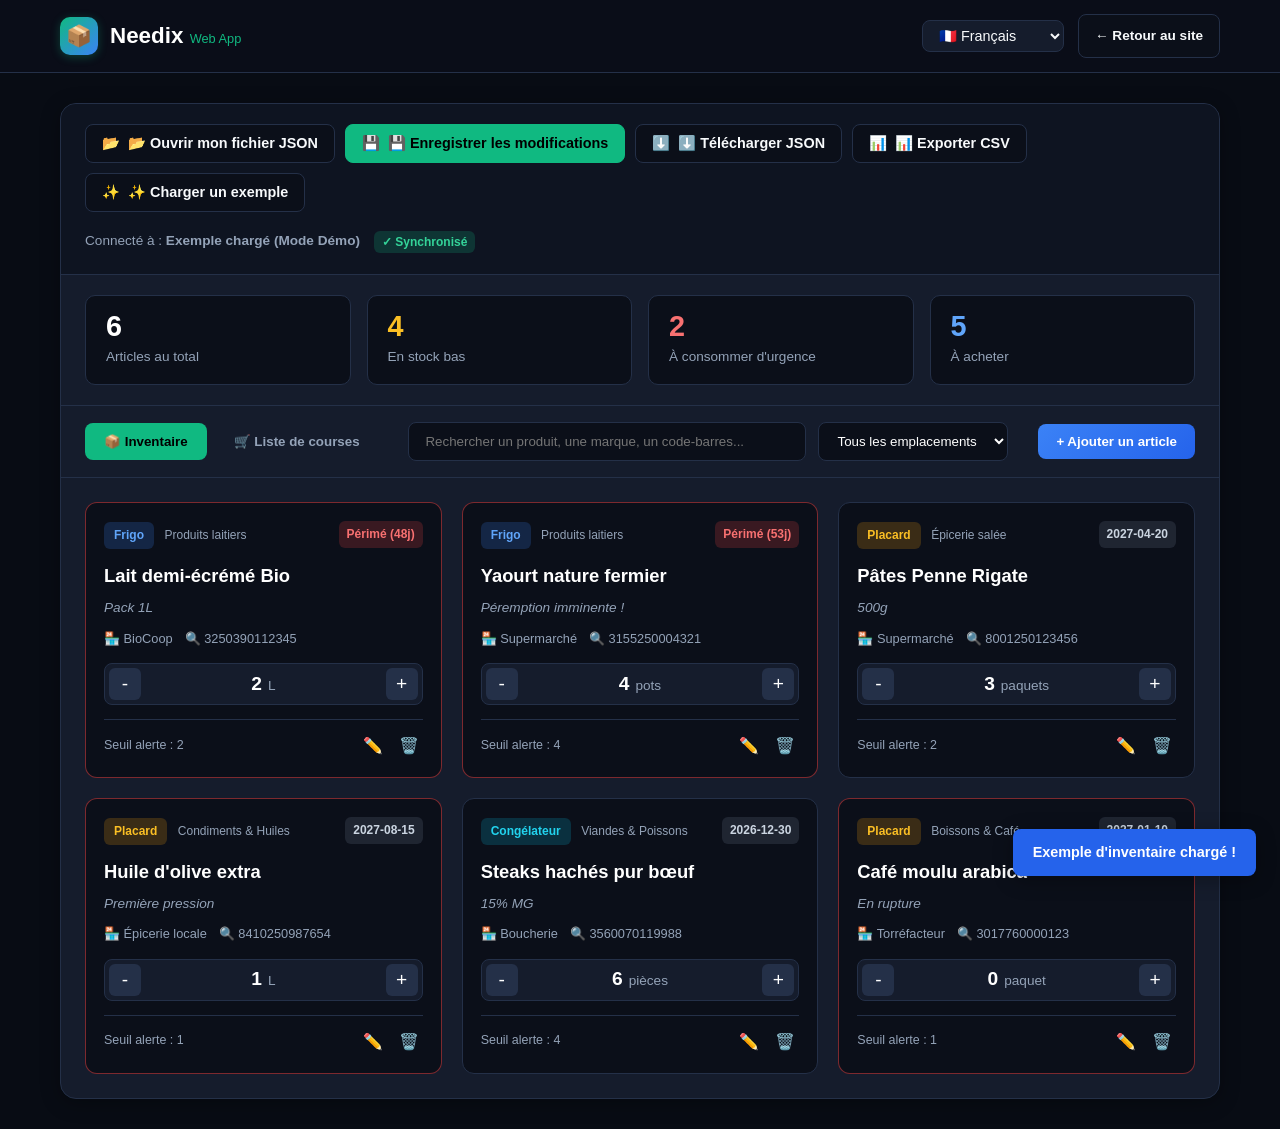
==== web/app/index.html @ 514ffb51 "build: upgrade to Java 21 and refactor web routing - Upgrade CI/CD workflows to Java 21 (Temurin). -" ====
<!DOCTYPE html>
<html lang="fr">
<head>
  <meta charset="UTF-8">
  <meta name="viewport" content="width=device-width, initial-scale=1.0">
  <title>Needix Web App — Gestionnaire d'inventaire local (Wasm/HTML5)</title>
  <meta name="description" content="Version Web de Needix : manipulez votre fichier d'inventaire JSON localement via l'API standard File System Access.">
  <link rel="stylesheet" href="../css/style.css">
  <link rel="icon" href="data:image/svg+xml,<svg xmlns=%22http://www.w3.org/2000/svg%22 viewBox=%220%22%20width=%2232%22%20height=%2232%22><rect width=%2232%22 height=%2232%22 rx=%228%22 fill=%22%2310b981%22/><text x=%2216%22 y=%2222%22 font-size=%2218%22 text-anchor=%22middle%22 fill=%22white%22>📦</text></svg>">
</head>
<body style="background: #080c14;">

  <input type="file" id="fallback-file-input" accept=".json,application/json" style="display: none;">

  <!-- Header -->
  <header class="site-header">
    <div class="container nav-bar">
      <a href="../" class="brand-logo">
        <div class="brand-icon">📦</div>
        <span>Needix <small style="font-size: 0.8rem; font-weight: 500; color: #10b981;">Web App</small></span>
      </a>

      <div style="display: flex; align-items: center; gap: 14px;">
        <select id="lang-select" class="lang-selector" onchange="setLanguage(this.value)">
          <option value="fr">🇫🇷 Français</option>
          <option value="en">🇬🇧 English</option>
          <option value="nl">🇳🇱 Nederlands</option>
        </select>
        <a href="../" class="btn-action" style="font-size: 0.85rem;">← Retour au site</a>
      </div>
    </div>
  </header>

  <!-- Full App Box -->
  <main class="container" style="padding: 30px 20px;">
    <div class="app-container-box">
      <!-- Toolbar -->
      <div class="app-toolbar">
        <div class="toolbar-actions">
          <button id="btn-open-file" class="btn-action" title="Ouvrir un fichier .json depuis votre ordinateur">
            <span>📂</span> <span data-i18n="btn_open_file">Ouvrir mon fichier JSON</span>
          </button>
          <button id="btn-save-file" class="btn-action btn-save-main" title="Enregistrer directement dans le fichier ouvert">
            <span>💾</span> <span data-i18n="btn_save_file">Enregistrer les modifications</span>
          </button>
          <button id="btn-download-json" class="btn-action" title="Télécharger une copie JSON">
            <span>⬇️</span> <span data-i18n="btn_download_json">Télécharger JSON</span>
          </button>
          <button id="btn-export-csv" class="btn-action" title="Exporter en tableur CSV">
            <span>📊</span> <span data-i18n="btn_export_csv">Exporter CSV</span>
          </button>
          <button id="btn-load-sample" class="btn-action" title="Charger un jeu de données d'exemple">
            <span>✨</span> <span data-i18n="btn_load_sample">Charger un exemple</span>
          </button>
        </div>

        <div style="display: flex; align-items: center; gap: 14px;">
          <div id="file-status-badge" style="font-size: 0.85rem; color: #94a3b8;">
            <span class="status-dot"></span> <span data-i18n="file_not_connected">Aucun fichier ouvert</span>
          </div>
          <div id="save-indicator"></div>
        </div>
      </div>

      <!-- Stats Chips -->
      <div class="app-stats-row">
        <div class="stat-box">
          <div id="stat-total" class="stat-val">0</div>
          <div class="stat-lbl" data-i18n="stat_total_items">Articles au total</div>
        </div>
        <div class="stat-box">
          <div id="stat-low" class="stat-val" style="color: #fbbf24;">0</div>
          <div class="stat-lbl" data-i18n="stat_low_stock">En stock bas</div>
        </div>
        <div class="stat-box">
          <div id="stat-exp" class="stat-val" style="color: #f87171;">0</div>
          <div class="stat-lbl" data-i18n="stat_expiring">À consommer d'urgence</div>
        </div>
        <div class="stat-box">
          <div id="stat-shop" class="stat-val" style="color: #60a5fa;">0</div>
          <div class="stat-lbl" data-i18n="stat_shopping">À acheter</div>
        </div>
      </div>

      <!-- Controls -->
      <div class="app-controls-row">
        <div class="app-tabs-group">
          <button id="tab-btn-inv" class="app-tab-btn active" data-i18n="tab_inventory">📦 Inventaire</button>
          <button id="tab-btn-shop" class="app-tab-btn" data-i18n="tab_shopping">🛒 Liste de courses</button>
        </div>

        <div class="filter-search-group">
          <input type="text" id="search-input" class="input-search" placeholder="Rechercher un produit..." data-i18n-placeholder="search_placeholder">
          <select id="location-filter" class="select-filter">
            <option value="all" data-i18n="filter_all_locations">Tous les emplacements</option>
            <option value="Frigo" data-i18n="filter_fridge">Frigo</option>
            <option value="Placard" data-i18n="filter_cupboard">Placard</option>
            <option value="Congélateur" data-i18n="filter_freezer">Congélateur</option>
            <option value="Cave" data-i18n="filter_cellar">Cave</option>
            <option value="Salle de bain" data-i18n="filter_bathroom">Salle de bain</option>
          </select>
        </div>

        <button id="btn-add-item" class="btn-add-primary" data-i18n="btn_add_item">+ Ajouter un article</button>
      </div>

      <!-- Content -->
      <div class="app-content-body">
        <div id="view-inventory">
          <div id="inventory-items-container"></div>
        </div>
        <div id="view-shopping" style="display: none;">
          <div id="shopping-list-container"></div>
        </div>
      </div>
    </div>
  </main>

  <!-- Modal -->
  <div id="item-modal" class="modal-overlay" style="display: none;">
    <div class="modal-window">
      <div class="modal-header">
        <h3 id="modal-title" data-i18n="add_modal_title">Ajouter un article</h3>
        <button id="modal-close-btn" class="modal-close">&times;</button>
      </div>
      <form id="item-modal-form">
        <div class="modal-body">
          <input type="hidden" id="modal-item-id">
          <div class="form-group">
            <label for="item-name" data-i18n="lbl_name">Nom du produit *</label>
            <input type="text" id="item-name" class="form-control" required placeholder="ex: Lait d'amande Bio">
          </div>
          <div class="form-row">
            <div class="form-group">
              <label for="item-location" data-i18n="lbl_location">Emplacement</label>
              <select id="item-location" class="form-control">
                <option value="Frigo">Frigo</option>
                <option value="Placard">Placard</option>
                <option value="Congélateur">Congélateur</option>
                <option value="Cave">Cave</option>
                <option value="Salle de bain">Salle de bain</option>
                <option value="Autre">Autre</option>
              </select>
            </div>
            <div class="form-group">
              <label for="item-category" data-i18n="lbl_category">Catégorie</label>
              <select id="item-category" class="form-control">
                <option value="Épicerie salée">Épicerie salée</option>
                <option value="Épicerie sucrée">Épicerie sucrée</option>
                <option value="Produits laitiers">Produits laitiers</option>
                <option value="Fruits & Légumes">Fruits & Légumes</option>
                <option value="Viandes & Poissons">Viandes & Poissons</option>
                <option value="Boissons & Café">Boissons & Café</option>
                <option value="Condiments & Huiles">Condiments & Huiles</option>
                <option value="Hygiène & Entretien">Hygiène & Entretien</option>
                <option value="Divers">Divers</option>
              </select>
            </div>
          </div>
          <div class="form-row">
            <div class="form-group">
              <label for="item-quantity" data-i18n="lbl_quantity">Quantité actuelle</label>
              <input type="number" step="any" min="0" id="item-quantity" class="form-control" value="1" required>
            </div>
            <div class="form-group">
              <label for="item-min-quantity" data-i18n="lbl_min_quantity">Seuil minimal d'alerte</label>
              <input type="number" step="any" min="0" id="item-min-quantity" class="form-control" value="1" required>
            </div>
          </div>
          <div class="form-row">
            <div class="form-group">
              <label for="item-unit" data-i18n="lbl_unit">Unité</label>
              <input type="text" id="item-unit" class="form-control" value="pièce(s)">
            </div>
            <div class="form-group">
              <label for="item-expiry" data-i18n="lbl_expiry">Date de péremption</label>
              <input type="date" id="item-expiry" class="form-control">
            </div>
          </div>
          <div class="form-row">
            <div class="form-group">
              <label for="item-store" data-i18n="lbl_store">Magasin habituel</label>
              <input type="text" id="item-store" class="form-control">
            </div>
            <div class="form-group">
              <label for="item-barcode" data-i18n="lbl_barcode">Code-barres</label>
              <input type="text" id="item-barcode" class="form-control">
            </div>
          </div>
          <div class="form-group">
            <label for="item-notes" data-i18n="lbl_notes">Notes / Précisions</label>
            <input type="text" id="item-notes" class="form-control">
          </div>
        </div>
        <div class="modal-footer">
          <button type="button" id="modal-cancel-btn" class="btn-action" data-i18n="btn_cancel">Annuler</button>
          <button type="submit" class="btn-action btn-save-main" data-i18n="btn_save">Enregistrer</button>
        </div>
      </form>
    </div>
  </div>

  <div id="toast-container" class="toast-container"></div>

  <script src="../js/i18n.js"></script>
  <script src="../js/app.js"></script>
  <script>
    setLanguage(currentLang);
  </script>
</body>
</html>
---- web/css/style.css ----
/* Needix Theme & Stylesheet - Modern, Accessible & Eco-conçu (Green IT) */
:root {
  --primary: #10b981;
  --primary-dark: #059669;
  --primary-light: #d1fae5;
  --secondary: #3b82f6;
  --accent: #f59e0b;
  --danger: #ef4444;
  --bg-main: #0b0f19;
  --bg-card: #151c2c;
  --bg-card-hover: #1e293b;
  --border: #243048;
  --text-main: #f8fafc;
  --text-muted: #94a3b8;
  --font: -apple-system, BlinkMacSystemFont, "Segoe UI", Roboto, Oxygen, Ubuntu, Cantarell, sans-serif;
  --radius: 12px;
  --radius-sm: 8px;
  --shadow: 0 4px 20px rgba(0, 0, 0, 0.3);
}

* {
  box-sizing: border-box;
  margin: 0;
  padding: 0;
}

body {
  font-family: var(--font);
  background-color: var(--bg-main);
  color: var(--text-main);
  line-height: 1.6;
  -webkit-font-smoothing: antialiased;
}

a {
  color: var(--primary);
  text-decoration: none;
}
a:hover {
  text-decoration: underline;
}

/* Container */
.container {
  max-width: 1200px;
  margin: 0 auto;
  padding: 0 20px;
}

/* Header & Nav */
.site-header {
  position: sticky;
  top: 0;
  z-index: 100;
  background: rgba(11, 15, 25, 0.92);
  backdrop-filter: blur(12px);
  border-bottom: 1px solid var(--border);
}

.nav-bar {
  display: flex;
  align-items: center;
  justify-content: space-between;
  height: 72px;
}

.brand-logo {
  display: flex;
  align-items: center;
  gap: 12px;
  font-size: 1.4rem;
  font-weight: 800;
  color: #fff;
}

.brand-icon {
  width: 38px;
  height: 38px;
  background: linear-gradient(135deg, var(--primary), var(--secondary));
  border-radius: 10px;
  display: flex;
  align-items: center;
  justify-content: center;
  font-size: 1.3rem;
  box-shadow: 0 2px 10px rgba(16, 185, 129, 0.3);
}

.nav-links {
  display: flex;
  align-items: center;
  gap: 24px;
}

.nav-links a {
  color: var(--text-muted);
  font-weight: 500;
  transition: color 0.2s;
}

.nav-links a:hover {
  color: var(--text-main);
  text-decoration: none;
}

.lang-selector {
  background: var(--bg-card);
  color: var(--text-main);
  border: 1px solid var(--border);
  padding: 6px 12px;
  border-radius: 8px;
  font-size: 0.9rem;
  cursor: pointer;
  outline: none;
}

.btn-nav-cta {
  background: var(--primary);
  color: #fff !important;
  padding: 8px 16px;
  border-radius: 8px;
  font-weight: 600;
  transition: background 0.2s, transform 0.1s;
}
.btn-nav-cta:hover {
  background: var(--primary-dark);
  transform: translateY(-1px);
}

/* Hero Section */
.hero-section {
  padding: 80px 0 60px;
  text-align: center;
  position: relative;
  overflow: hidden;
}

.hero-tag {
  display: inline-block;
  background: rgba(16, 185, 129, 0.15);
  color: var(--primary);
  border: 1px solid rgba(16, 185, 129, 0.3);
  padding: 6px 16px;
  border-radius: 20px;
  font-size: 0.85rem;
  font-weight: 700;
  letter-spacing: 0.5px;
  margin-bottom: 20px;
}

.hero-title {
  font-size: 3rem;
  font-weight: 900;
  line-height: 1.2;
  margin-bottom: 20px;
  background: linear-gradient(135deg, #ffffff 40%, #94a3b8);
  -webkit-background-clip: text;
  -webkit-text-fill-color: transparent;
}

.hero-subtitle {
  font-size: 1.25rem;
  color: var(--text-muted);
  max-width: 780px;
  margin: 0 auto 36px;
}

.hero-cta-group {
  display: flex;
  justify-content: center;
  gap: 16px;
  flex-wrap: wrap;
  margin-bottom: 36px;
}

.btn-primary-hero {
  background: linear-gradient(135deg, var(--primary), var(--primary-dark));
  color: #fff;
  font-size: 1.1rem;
  font-weight: 700;
  padding: 16px 32px;
  border-radius: 12px;
  box-shadow: 0 6px 25px rgba(16, 185, 129, 0.4);
  display: inline-flex;
  align-items: center;
  gap: 10px;
  transition: transform 0.2s, box-shadow 0.2s;
  cursor: pointer;
  border: none;
}
.btn-primary-hero:hover {
  transform: translateY(-2px);
  box-shadow: 0 8px 30px rgba(16, 185, 129, 0.5);
  text-decoration: none;
}

.btn-secondary-hero {
  background: var(--bg-card);
  color: var(--text-main);
  border: 1px solid var(--border);
  font-size: 1.1rem;
  font-weight: 600;
  padding: 16px 28px;
  border-radius: 12px;
  display: inline-flex;
  align-items: center;
  gap: 10px;
  transition: background 0.2s, border 0.2s;
}
.btn-secondary-hero:hover {
  background: var(--bg-card-hover);
  border-color: var(--text-muted);
  text-decoration: none;
}

.hero-badges-row {
  display: flex;
  justify-content: center;
  gap: 20px;
  flex-wrap: wrap;
  color: var(--text-muted);
  font-size: 0.9rem;
}
.hero-badges-row span {
  display: inline-flex;
  align-items: center;
  gap: 6px;
}

/* Concept Highlight Cards */
.concept-highlights {
  display: grid;
  grid-template-columns: repeat(auto-fit, minmax(300px, 1fr));
  gap: 24px;
  margin: 60px 0 80px;
}

.concept-card {
  background: var(--bg-card);
  border: 1px solid var(--border);
  padding: 32px 24px;
  border-radius: var(--radius);
  transition: transform 0.2s, border-color 0.2s;
}
.concept-card:hover {
  transform: translateY(-4px);
  border-color: var(--primary);
}
.concept-icon {
  font-size: 2.2rem;
  margin-bottom: 16px;
}
.concept-card h3 {
  font-size: 1.25rem;
  margin-bottom: 10px;
  color: #fff;
}
.concept-card p {
  color: var(--text-muted);
  font-size: 0.95rem;
}

/* Store Badges Section */
.stores-section {
  padding: 60px 0;
  background: rgba(21, 28, 44, 0.5);
  border-top: 1px solid var(--border);
  border-bottom: 1px solid var(--border);
  text-align: center;
}

.section-header {
  margin-bottom: 40px;
}
.section-header h2 {
  font-size: 2.2rem;
  font-weight: 800;
  margin-bottom: 12px;
}
.section-header p {
  color: var(--text-muted);
  font-size: 1.1rem;
}

.store-badges-grid {
  display: flex;
  justify-content: center;
  flex-wrap: wrap;
  gap: 16px;
  max-width: 1000px;
  margin: 0 auto;
}

.store-badge-card {
  background: #000;
  color: #fff;
  border: 1px solid var(--border);
  padding: 12px 20px;
  border-radius: 12px;
  display: flex;
  align-items: center;
  gap: 14px;
  min-width: 210px;
  text-align: left;
  transition: transform 0.2s, border-color 0.2s;
  cursor: pointer;
  position: relative;
}
.store-badge-card:hover {
  transform: translateY(-3px);
  border-color: var(--primary);
  text-decoration: none;
}
.store-badge-card.fdroid-card {
  border-color: rgba(59, 130, 246, 0.4);
  background: #0f172a;
}
.store-icon-svg {
  width: 32px;
  height: 32px;
  flex-shrink: 0;
}
.badge-subtext {
  font-size: 0.72rem;
  text-transform: uppercase;
  color: #94a3b8;
  letter-spacing: 0.5px;
}
.badge-maintext {
  font-size: 1.05rem;
  font-weight: 700;
  color: #fff;
}

/* Mode d'emploi (Steps) */
.how-section {
  padding: 80px 0;
}
.steps-grid {
  display: grid;
  grid-template-columns: repeat(auto-fit, minmax(260px, 1fr));
  gap: 24px;
}
.step-card {
  background: var(--bg-card);
  border: 1px solid var(--border);
  border-radius: var(--radius);
  padding: 30px 24px;
  position: relative;
}
.step-number-pill {
  width: 36px;
  height: 36px;
  background: var(--primary);
  color: #000;
  font-weight: 800;
  border-radius: 50%;
  display: flex;
  align-items: center;
  justify-content: center;
  margin-bottom: 20px;
}
.step-card h3 {
  font-size: 1.15rem;
  margin-bottom: 12px;
}
.step-card p {
  color: var(--text-muted);
  font-size: 0.95rem;
}

/* Web App Section (Embedded) */
.webapp-section {
  padding: 80px 0;
  background: #080c14;
  border-top: 1px solid var(--border);
  border-bottom: 1px solid var(--border);
}
.app-container-box {
  background: var(--bg-card);
  border: 1px solid var(--border);
  border-radius: 16px;
  overflow: hidden;
  box-shadow: var(--shadow);
}
.app-toolbar {
  padding: 20px 24px;
  border-bottom: 1px solid var(--border);
  display: flex;
  justify-content: space-between;
  align-items: center;
  flex-wrap: wrap;
  gap: 16px;
  background: rgba(11, 15, 25, 0.6);
}
.toolbar-actions {
  display: flex;
  gap: 10px;
  flex-wrap: wrap;
}
.btn-action {
  background: var(--bg-main);
  color: var(--text-main);
  border: 1px solid var(--border);
  padding: 10px 16px;
  border-radius: 8px;
  font-weight: 600;
  cursor: pointer;
  display: inline-flex;
  align-items: center;
  gap: 8px;
  font-size: 0.9rem;
  transition: all 0.2s;
}
.btn-action:hover {
  background: var(--bg-card-hover);
  border-color: var(--primary);
}
.btn-action.btn-save-main {
  background: var(--primary);
  color: #000;
  border-color: var(--primary);
}
.btn-action.btn-save-main:hover {
  background: var(--primary-dark);
  color: #fff;
}

/* Stats Row */
.app-stats-row {
  display: grid;
  grid-template-columns: repeat(auto-fit, minmax(200px, 1fr));
  gap: 16px;
  padding: 20px 24px;
  border-bottom: 1px solid var(--border);
}
.stat-box {
  background: var(--bg-main);
  border: 1px solid var(--border);
  padding: 16px 20px;
  border-radius: 10px;
}
.stat-val {
  font-size: 1.8rem;
  font-weight: 800;
  color: #fff;
  line-height: 1;
  margin-bottom: 6px;
}
.stat-lbl {
  font-size: 0.85rem;
  color: var(--text-muted);
}

/* App Nav Tabs & Filters */
.app-controls-row {
  display: flex;
  justify-content: space-between;
  align-items: center;
  padding: 16px 24px;
  border-bottom: 1px solid var(--border);
  flex-wrap: wrap;
  gap: 16px;
}
.app-tabs-group {
  display: flex;
  gap: 8px;
}
.app-tab-btn {
  background: transparent;
  color: var(--text-muted);
  border: 1px solid transparent;
  padding: 10px 18px;
  border-radius: 8px;
  font-weight: 600;
  cursor: pointer;
  transition: all 0.2s;
}
.app-tab-btn.active {
  background: var(--primary);
  color: #000;
}
.filter-search-group {
  display: flex;
  gap: 12px;
  flex: 1;
  max-width: 600px;
}
.input-search {
  flex: 1;
  background: var(--bg-main);
  border: 1px solid var(--border);
  color: #fff;
  padding: 10px 16px;
  border-radius: 8px;
  outline: none;
}
.select-filter {
  background: var(--bg-main);
  border: 1px solid var(--border);
  color: #fff;
  padding: 10px 14px;
  border-radius: 8px;
  outline: none;
  cursor: pointer;
}
.btn-add-primary {
  background: linear-gradient(135deg, var(--secondary), #2563eb);
  color: #fff;
  border: none;
  padding: 10px 18px;
  border-radius: 8px;
  font-weight: 700;
  cursor: pointer;
  white-space: nowrap;
}

/* Items Grid */
.app-content-body {
  padding: 24px;
  min-height: 400px;
}
.items-grid {
  display: grid;
  grid-template-columns: repeat(auto-fill, minmax(280px, 1fr));
  gap: 20px;
}
.item-card {
  background: var(--bg-main);
  border: 1px solid var(--border);
  border-radius: 12px;
  padding: 18px;
  display: flex;
  flex-direction: column;
  justify-content: space-between;
  transition: border-color 0.2s;
}
.item-card.low-stock {
  border-color: rgba(239, 68, 68, 0.5);
}
.card-header {
  display: flex;
  justify-content: space-between;
  align-items: flex-start;
  margin-bottom: 12px;
}
.location-chip {
  font-size: 0.75rem;
  font-weight: 700;
  padding: 4px 10px;
  border-radius: 6px;
  display: inline-block;
  margin-right: 6px;
}
.loc-fridge { background: rgba(59, 130, 246, 0.2); color: #60a5fa; }
.loc-cupboard { background: rgba(245, 158, 11, 0.2); color: #fbbf24; }
.loc-freezer { background: rgba(6, 182, 212, 0.2); color: #22d3ee; }
.loc-cellar { background: rgba(168, 85, 247, 0.2); color: #c084fc; }
.loc-bathroom { background: rgba(236, 72, 153, 0.2); color: #f472b6; }
.loc-other { background: rgba(148, 163, 184, 0.2); color: #cbd5e1; }

.category-chip {
  font-size: 0.75rem;
  color: var(--text-muted);
}
.item-title {
  font-size: 1.15rem;
  font-weight: 700;
  margin-bottom: 6px;
  color: #fff;
}
.item-notes {
  font-size: 0.85rem;
  color: var(--text-muted);
  margin-bottom: 10px;
  font-style: italic;
}
.card-meta {
  display: flex;
  gap: 12px;
  font-size: 0.8rem;
  color: var(--text-muted);
  margin-bottom: 14px;
}

/* Quantity controller */
.quantity-controller {
  display: flex;
  align-items: center;
  justify-content: space-between;
  background: var(--bg-card);
  border: 1px solid var(--border);
  border-radius: 8px;
  padding: 4px;
  margin-bottom: 14px;
}
.qty-btn {
  width: 32px;
  height: 32px;
  background: var(--border);
  color: #fff;
  border: none;
  border-radius: 6px;
  font-size: 1.2rem;
  cursor: pointer;
  display: flex;
  align-items: center;
  justify-content: center;
}
.qty-btn:hover {
  background: var(--text-muted);
}
.qty-display {
  display: flex;
  align-items: baseline;
  gap: 6px;
}
.qty-num {
  font-size: 1.2rem;
  font-weight: 800;
  color: #fff;
}
.qty-unit {
  font-size: 0.85rem;
  color: var(--text-muted);
}

.card-footer {
  display: flex;
  justify-content: space-between;
  align-items: center;
  border-top: 1px solid var(--border);
  padding-top: 12px;
}
.min-threshold {
  font-size: 0.78rem;
  color: var(--text-muted);
}
.action-buttons {
  display: flex;
  gap: 8px;
}
.icon-btn {
  background: transparent;
  border: none;
  cursor: pointer;
  font-size: 1rem;
  padding: 4px;
  border-radius: 4px;
  transition: transform 0.1s;
}
.icon-btn:hover {
  transform: scale(1.15);
}

/* Badges */
.badge {
  font-size: 0.75rem;
  padding: 4px 8px;
  border-radius: 6px;
  font-weight: 700;
}
.badge.danger { background: rgba(239, 68, 68, 0.2); color: #f87171; }
.badge.warning { background: rgba(245, 158, 11, 0.2); color: #fbbf24; }
.badge.success { background: rgba(16, 185, 129, 0.2); color: #34d399; }
.badge.neutral { background: rgba(148, 163, 184, 0.15); color: #cbd5e1; }
.badge.muted { background: transparent; color: var(--text-muted); }

/* Shopping list styling */
.shopping-groups {
  display: flex;
  flex-direction: column;
  gap: 24px;
}
.store-group-card {
  background: var(--bg-main);
  border: 1px solid var(--border);
  border-radius: 12px;
  padding: 20px;
}
.store-group-header {
  display: flex;
  justify-content: space-between;
  align-items: center;
  margin-bottom: 16px;
  border-bottom: 1px solid var(--border);
  padding-bottom: 10px;
}
.shopping-items-list {
  list-style: none;
  display: flex;
  flex-direction: column;
  gap: 12px;
}
.shopping-item-row {
  display: flex;
  align-items: center;
  justify-content: space-between;
  padding: 10px 14px;
  background: var(--bg-card);
  border-radius: 8px;
  border: 1px solid var(--border);
}
.checkbox-container {
  display: flex;
  align-items: center;
  gap: 12px;
  cursor: pointer;
  font-size: 1rem;
  font-weight: 600;
}
.btn-restock {
  background: var(--primary);
  color: #000;
  border: none;
  padding: 6px 12px;
  border-radius: 6px;
  font-weight: 700;
  cursor: pointer;
  font-size: 0.85rem;
}

/* FAQ Accordion */
.faq-section {
  padding: 80px 0;
}
.faq-accordion {
  max-width: 860px;
  margin: 0 auto;
  display: flex;
  flex-direction: column;
  gap: 16px;
}
.faq-item {
  background: var(--bg-card);
  border: 1px solid var(--border);
  border-radius: 12px;
  overflow: hidden;
}
.faq-question {
  padding: 22px 24px;
  font-weight: 700;
  font-size: 1.1rem;
  cursor: pointer;
  display: flex;
  justify-content: space-between;
  align-items: center;
}
.faq-answer {
  padding: 0 24px 22px;
  color: var(--text-muted);
  line-height: 1.6;
}

/* Modal */
.modal-overlay {
  position: fixed;
  top: 0;
  left: 0;
  width: 100vw;
  height: 100vh;
  background: rgba(0, 0, 0, 0.7);
  backdrop-filter: blur(4px);
  display: flex;
  align-items: center;
  justify-content: center;
  z-index: 1000;
  padding: 20px;
}
.modal-window {
  background: var(--bg-card);
  border: 1px solid var(--border);
  border-radius: 16px;
  width: 100%;
  max-width: 540px;
  box-shadow: var(--shadow);
  overflow: hidden;
}
.modal-header {
  padding: 18px 24px;
  border-bottom: 1px solid var(--border);
  display: flex;
  justify-content: space-between;
  align-items: center;
}
.modal-close {
  background: none;
  border: none;
  color: var(--text-muted);
  font-size: 1.4rem;
  cursor: pointer;
}
.modal-body {
  padding: 24px;
  max-height: 80vh;
  overflow-y: auto;
}
.form-group {
  margin-bottom: 16px;
}
.form-group label {
  display: block;
  font-size: 0.85rem;
  font-weight: 600;
  margin-bottom: 6px;
  color: #cbd5e1;
}
.form-control {
  width: 100%;
  background: var(--bg-main);
  border: 1px solid var(--border);
  color: #fff;
  padding: 10px 14px;
  border-radius: 8px;
  outline: none;
}
.form-row {
  display: grid;
  grid-template-columns: 1fr 1fr;
  gap: 16px;
}
.modal-footer {
  padding: 16px 24px;
  border-top: 1px solid var(--border);
  display: flex;
  justify-content: flex-end;
  gap: 12px;
  background: rgba(11, 15, 25, 0.4);
}

/* Toast */
.toast-container {
  position: fixed;
  bottom: 24px;
  right: 24px;
  z-index: 9999;
  display: flex;
  flex-direction: column;
  gap: 10px;
}
.toast {
  padding: 12px 20px;
  border-radius: 8px;
  font-size: 0.9rem;
  font-weight: 600;
  color: #fff;
  box-shadow: var(--shadow);
  animation: slideIn 0.3s ease;
}
.toast.success { background: #059669; }
.toast.error { background: #dc2626; }
.toast.warning { background: #d97706; }
.toast.info { background: #2563eb; }
.toast.fade-out { opacity: 0; transition: opacity 0.4s; }

/* Empty state */
.empty-state {
  text-align: center;
  padding: 60px 20px;
  color: var(--text-muted);
}
.empty-icon {
  font-size: 3rem;
  margin-bottom: 16px;
}

/* Footer */
.site-footer {
  border-top: 1px solid var(--border);
  padding: 40px 0;
  text-align: center;
  color: var(--text-muted);
  font-size: 0.9rem;
}
.footer-links {
  display: flex;
  justify-content: center;
  gap: 20px;
  margin-top: 12px;
}

/* Responsive */
@media (max-width: 768px) {
  .hero-title { font-size: 2.2rem; }
  .nav-links { display: none; }
  .form-row { grid-template-columns: 1fr; }
  .app-controls-row { flex-direction: column; align-items: stretch; }
  .filter-search-group { max-width: 100%; flex-direction: column; }
}

@keyframes slideIn {
  from { transform: translateX(100%); opacity: 0; }
  to { transform: translateX(0); opacity: 1; }
}
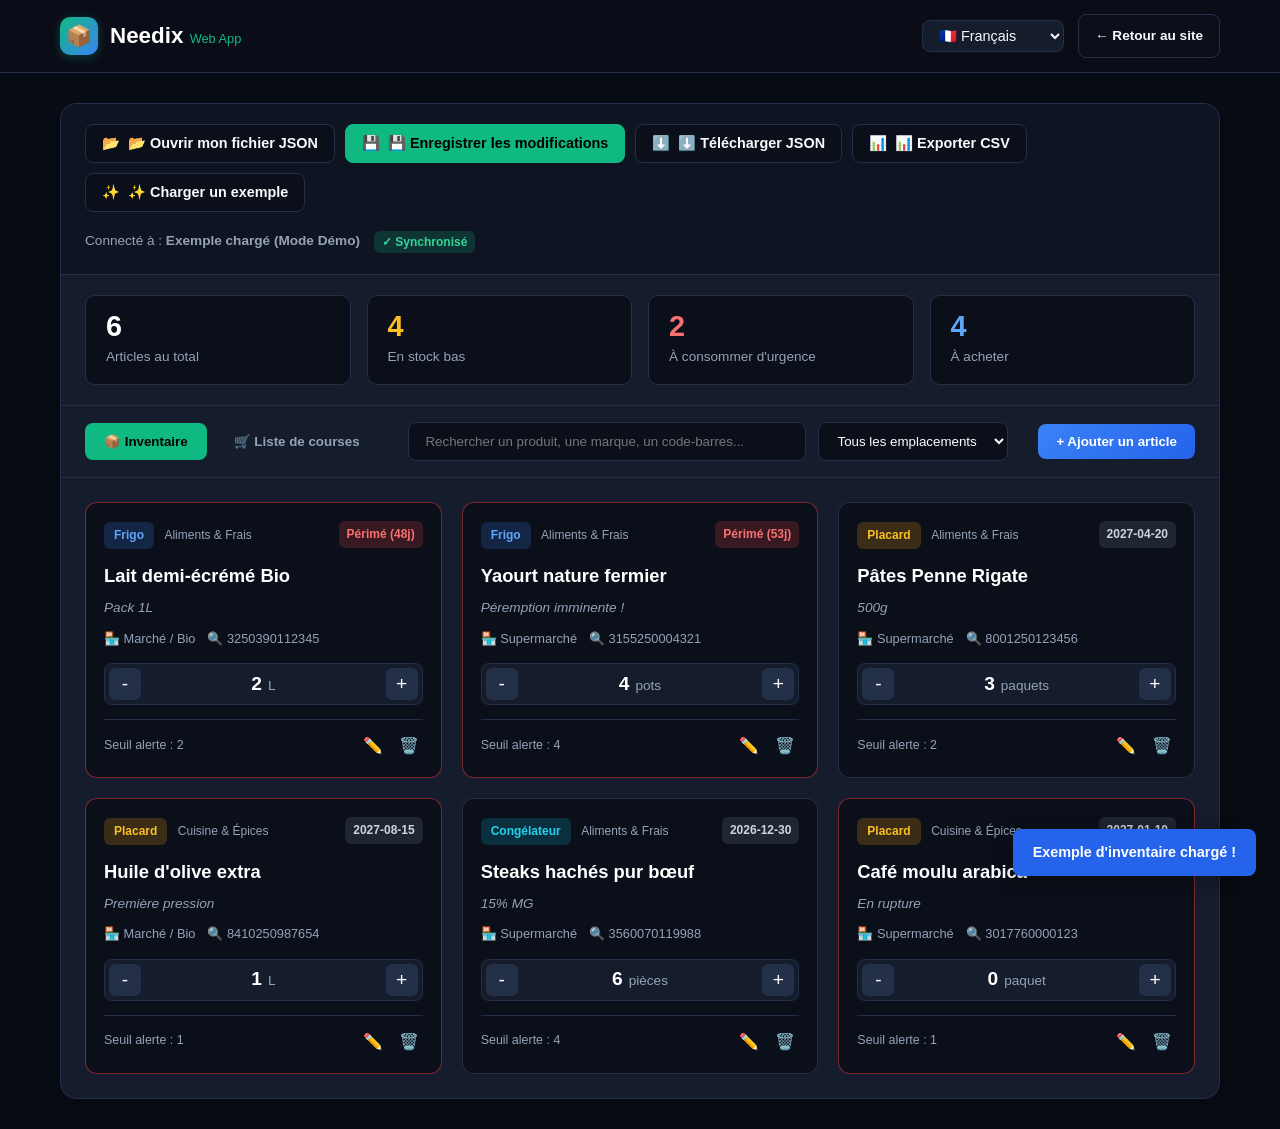
==== commit 6f4e79d2: "feat(v0.6.1): fix Android logic bugs, unify JSON/CSV interop, remove FOSS/F-Droid & serve Web App at" ====
--- a/web/app/index.html
+++ b/web/app/index.html
@@ -145,15 +145,13 @@
             <div class="form-group">
               <label for="item-category" data-i18n="lbl_category">Catégorie</label>
               <select id="item-category" class="form-control">
-                <option value="Épicerie salée">Épicerie salée</option>
-                <option value="Épicerie sucrée">Épicerie sucrée</option>
-                <option value="Produits laitiers">Produits laitiers</option>
-                <option value="Fruits & Légumes">Fruits & Légumes</option>
-                <option value="Viandes & Poissons">Viandes & Poissons</option>
-                <option value="Boissons & Café">Boissons & Café</option>
-                <option value="Condiments & Huiles">Condiments & Huiles</option>
-                <option value="Hygiène & Entretien">Hygiène & Entretien</option>
-                <option value="Divers">Divers</option>
+                <option value="cuisine">Cuisine & Épices</option>
+                <option value="aliments">Aliments & Frais</option>
+                <option value="menager">Produits Ménagers</option>
+                <option value="hygiene">Hygiène & Soins</option>
+                <option value="pharmacie">Pharmacie & Santé</option>
+                <option value="bricolage">Bricolage & Maison</option>
+                <option value="autre">Divers</option>
               </select>
             </div>
           </div>
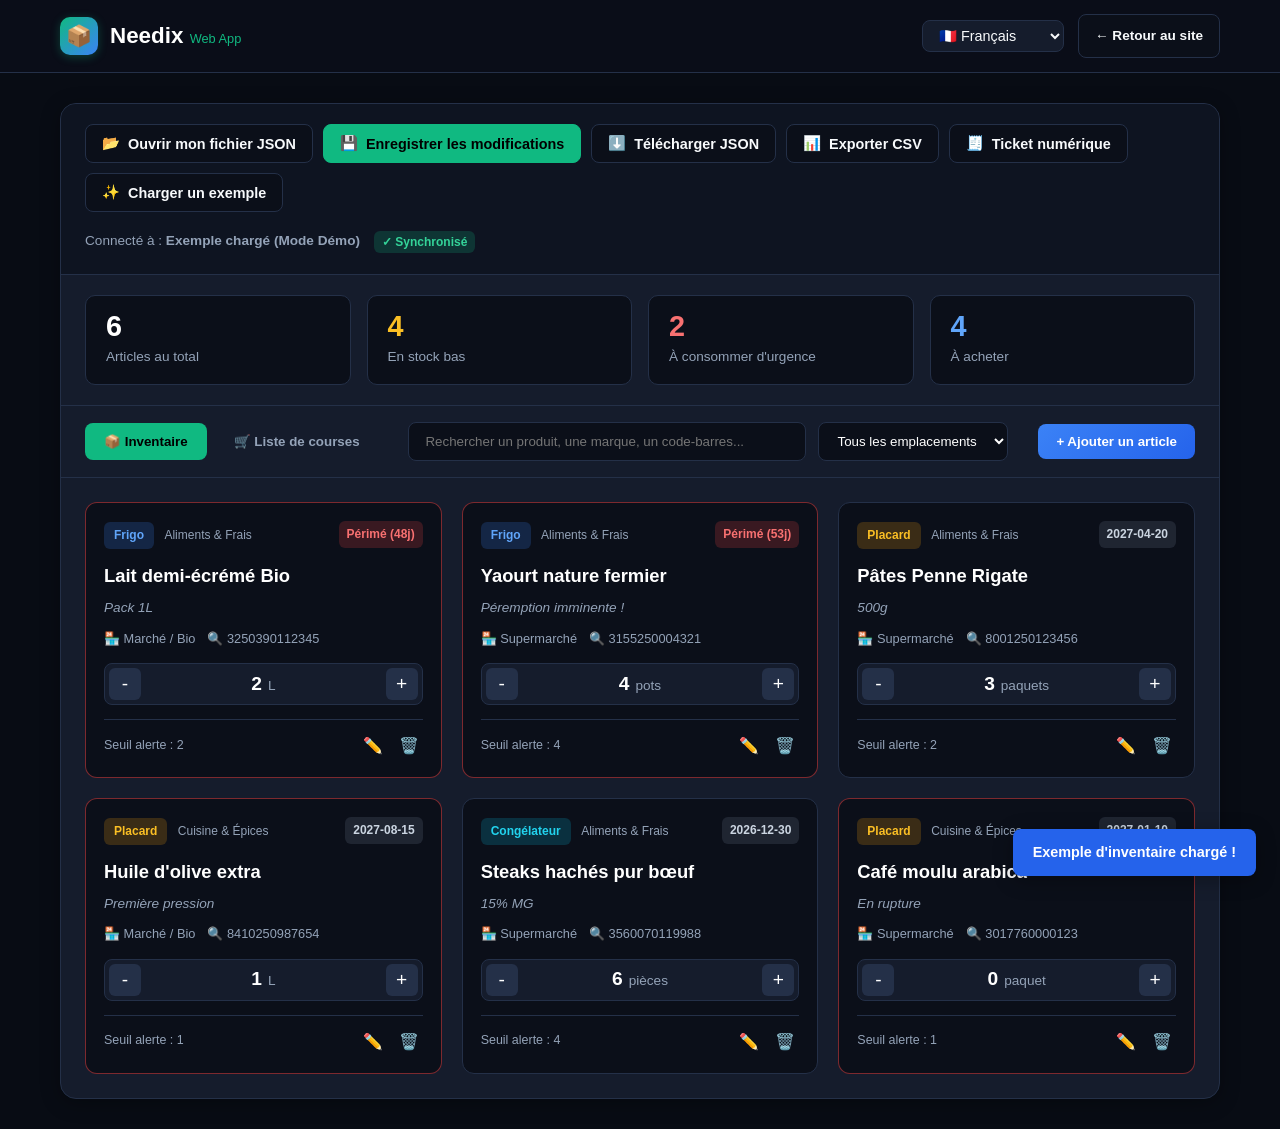
==== commit 126480a3: "feat(web): update landing page, app and i18n with receipt modal and cloudflare hosting disclosure [B" ====
--- a/web/app/index.html
+++ b/web/app/index.html
@@ -6,7 +6,7 @@
   <title>Needix Web App — Gestionnaire d'inventaire local (Wasm/HTML5)</title>
   <meta name="description" content="Version Web de Needix : manipulez votre fichier d'inventaire JSON localement via l'API standard File System Access.">
   <link rel="stylesheet" href="../css/style.css">
-  <link rel="icon" href="data:image/svg+xml,<svg xmlns=%22http://www.w3.org/2000/svg%22 viewBox=%220%22%20width=%2232%22%20height=%2232%22><rect width=%2232%22 height=%2232%22 rx=%228%22 fill=%22%2310b981%22/><text x=%2216%22 y=%2222%22 font-size=%2218%22 text-anchor=%22middle%22 fill=%22white%22>📦</text></svg>">
+  <link rel="icon" href="data:image/svg+xml,<svg xmlns=%22http://www.w3.org/2000/svg%22 viewBox=%220%200%2032%2032%22 width=%2232%22 height=%2232%22><rect width=%2232%22 height=%2232%22 rx=%228%22 fill=%22%2310b981%22/><text x=%2216%22 y=%2222%22 font-size=%2218%22 text-anchor=%22middle%22 fill=%22white%22>📦</text></svg>">
 </head>
 <body style="background: #080c14;">
 
@@ -48,6 +48,9 @@
           </button>
           <button id="btn-export-csv" class="btn-action" title="Exporter en tableur CSV">
             <span>📊</span> <span data-i18n="btn_export_csv">Exporter CSV</span>
+          </button>
+          <button id="btn-receipt-scan" class="btn-action" title="Importer ou coller un ticket de caisse numérique">
+            <span>🧾</span> <span data-i18n="btn_receipt_scan">Ticket numérique</span>
           </button>
           <button id="btn-load-sample" class="btn-action" title="Charger un jeu de données d'exemple">
             <span>✨</span> <span data-i18n="btn_load_sample">Charger un exemple</span>
@@ -181,8 +184,11 @@
               <input type="text" id="item-store" class="form-control">
             </div>
             <div class="form-group">
-              <label for="item-barcode" data-i18n="lbl_barcode">Code-barres</label>
-              <input type="text" id="item-barcode" class="form-control">
+              <label for="item-barcode" data-i18n="lbl_barcode">Code-barres (EAN / ISBN)</label>
+              <div style="display: flex; gap: 6px;">
+                <input type="text" id="item-barcode" class="form-control" placeholder="Ex: 3250390001001 ou ISBN">
+                <button type="button" id="btn-lookup-barcode" class="btn-action" title="Identifier via Open Food/Beauty/Products Facts, Inventaire.io & Base locale" style="white-space: nowrap; padding: 0 12px;">🔍 Identifier</button>
+              </div>
             </div>
           </div>
           <div class="form-group">
@@ -195,6 +201,45 @@
           <button type="submit" class="btn-action btn-save-main" data-i18n="btn_save">Enregistrer</button>
         </div>
       </form>
+    </div>
+  </div>
+
+  <!-- Modal Digital Receipt ([BACKLOG-RECEIPT-08]) -->
+  <div id="receipt-modal" class="modal-overlay" style="display: none;">
+    <div class="modal-window" style="max-width: 650px;">
+      <div class="modal-header">
+        <h3>🧾 Lecture de Ticket Numérique & Mise à jour stock</h3>
+        <button id="receipt-modal-close" class="modal-close">&times;</button>
+      </div>
+      <div class="modal-body">
+        <p style="font-size: 0.9rem; color: #94a3b8; margin-bottom: 12px;">
+          Importez un fichier de ticket numérique ou collez le texte ci-dessous (e-mail, reçu de caisse). Needix extrait les produits et quantités achetés et propose de mettre à jour votre stock.
+        </p>
+
+        <div style="display: flex; gap: 10px; margin-bottom: 12px;">
+          <input type="file" id="receipt-file-input" accept=".txt,.html,.eml,.csv,text/plain,text/html" style="display: none;">
+          <button type="button" id="btn-load-receipt-file" class="btn-action">📂 Importer un fichier</button>
+          <button type="button" id="btn-load-receipt-sample" class="btn-action">✨ Charger un exemple</button>
+        </div>
+
+        <div class="form-group">
+          <label for="receipt-raw-text">Texte du ticket de caisse :</label>
+          <textarea id="receipt-raw-text" class="form-control" rows="6" placeholder="Collez ici le contenu de votre ticket de caisse..." style="font-family: monospace; font-size: 0.85rem;"></textarea>
+        </div>
+
+        <button type="button" id="btn-parse-receipt" class="btn-action btn-save-main" style="width: 100%; margin-bottom: 14px;">
+          🔍 Analyser le ticket
+        </button>
+
+        <div id="receipt-results-container" style="display: none;">
+          <h4 style="font-size: 0.95rem; margin-bottom: 8px; color: #38bdf8;">Produits détectés :</h4>
+          <div id="receipt-items-list" style="max-height: 220px; overflow-y: auto; display: flex; flex-direction: column; gap: 6px;"></div>
+        </div>
+      </div>
+      <div class="modal-footer">
+        <button type="button" id="receipt-cancel-btn" class="btn-action">Fermer</button>
+        <button type="button" id="receipt-apply-btn" class="btn-action btn-save-main" style="display: none;">✓ Mettre à jour l'inventaire</button>
+      </div>
     </div>
   </div>
 
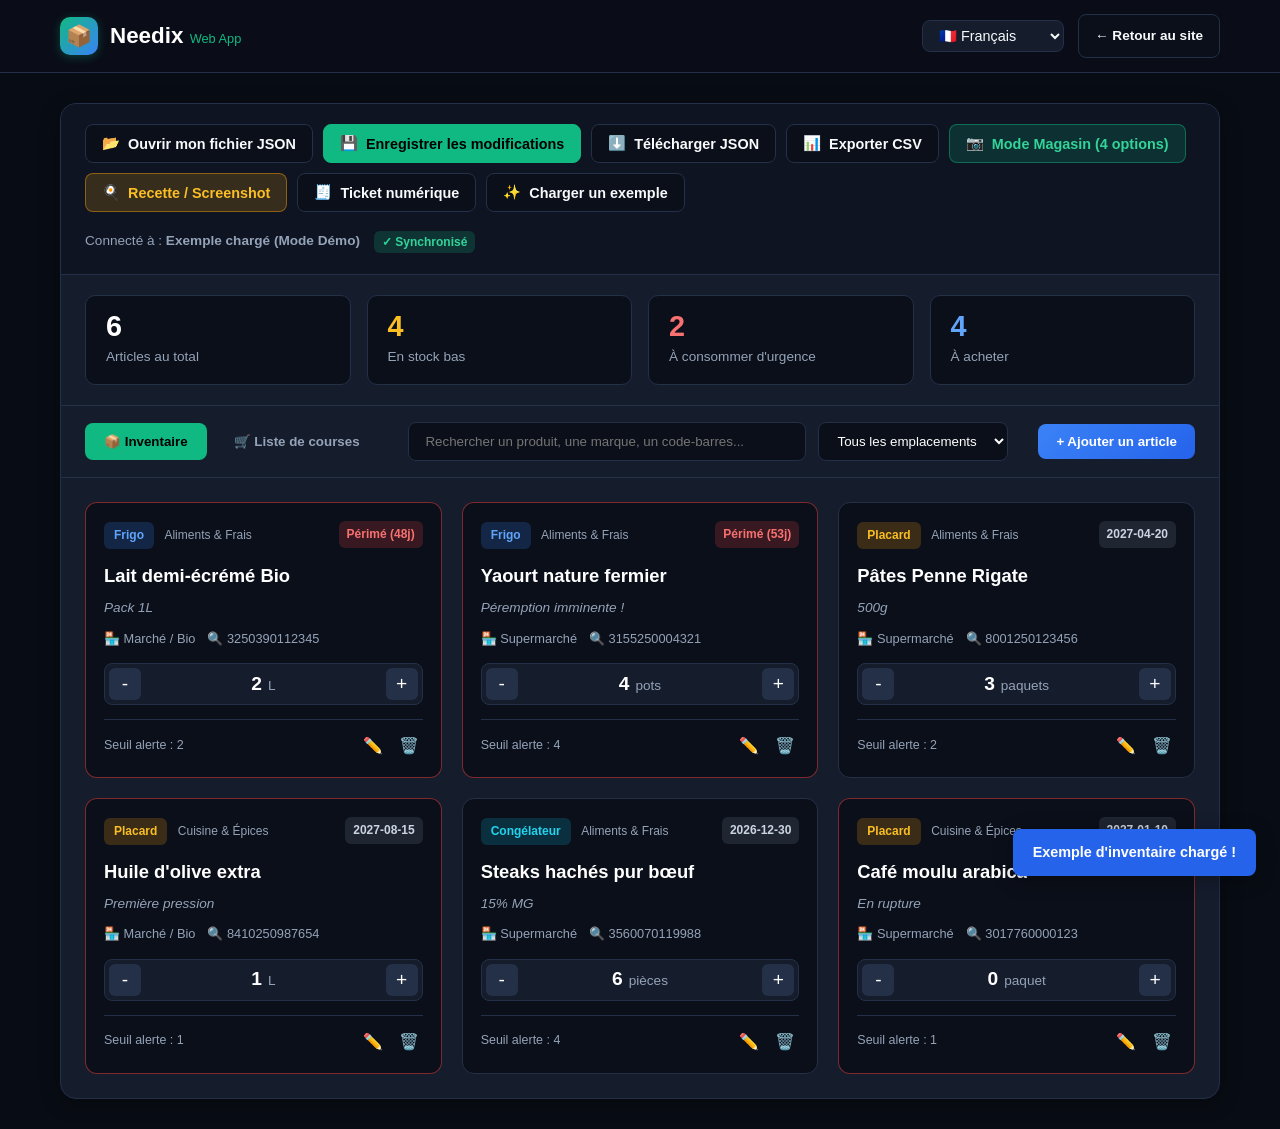
==== commit b04d0acf: "feat(scanner,recipes): add In-Store Scanner (4 live options) & Recipe OCR/URL Assistant (v0.7.0)" ====
--- a/web/app/index.html
+++ b/web/app/index.html
@@ -6,7 +6,7 @@
   <title>Needix Web App — Gestionnaire d'inventaire local (Wasm/HTML5)</title>
   <meta name="description" content="Version Web de Needix : manipulez votre fichier d'inventaire JSON localement via l'API standard File System Access.">
   <link rel="stylesheet" href="../css/style.css">
-  <link rel="icon" href="data:image/svg+xml,<svg xmlns=%22http://www.w3.org/2000/svg%22 viewBox=%220%200%2032%2032%22 width=%2232%22 height=%2232%22><rect width=%2232%22 height=%2232%22 rx=%228%22 fill=%22%2310b981%22/><text x=%2216%22 y=%2222%22 font-size=%2218%22 text-anchor=%22middle%22 fill=%22white%22>📦</text></svg>">
+  <link rel="icon" href="data:image/svg+xml,<svg xmlns=%22http://www.w3.org/2000/svg%22 viewBox=%220%22%20width=%2232%22%20height=%2232%22><rect width=%2232%22 height=%2232%22 rx=%228%22 fill=%22%2310b981%22/><text x=%2216%22 y=%2222%22 font-size=%2218%22 text-anchor=%22middle%22 fill=%22white%22>📦</text></svg>">
 </head>
 <body style="background: #080c14;">
 
@@ -48,6 +48,12 @@
           </button>
           <button id="btn-export-csv" class="btn-action" title="Exporter en tableur CSV">
             <span>📊</span> <span data-i18n="btn_export_csv">Exporter CSV</span>
+          </button>
+          <button id="btn-store-scanner" class="btn-action" style="background: rgba(16, 185, 129, 0.18); border-color: rgba(16, 185, 129, 0.45); color: #34d399; font-weight: 700;" title="Scanner au magasin avec les 4 options de comportement">
+            <span>📷</span> <span>Mode Magasin (4 options)</span>
+          </button>
+          <button id="btn-recipe-assistant" class="btn-action" style="background: rgba(245, 158, 11, 0.18); border-color: rgba(245, 158, 11, 0.45); color: #fbbf24; font-weight: 700;" title="Importer une capture d'écran d'ingrédients ou un lien de recette">
+            <span>🍳</span> <span>Recette / Screenshot</span>
           </button>
           <button id="btn-receipt-scan" class="btn-action" title="Importer ou coller un ticket de caisse numérique">
             <span>🧾</span> <span data-i18n="btn_receipt_scan">Ticket numérique</span>
@@ -243,6 +249,92 @@
     </div>
   </div>
 
+  <!-- Modal In-Store Scanner (4 Options + 1 All-in-One) -->
+  <div id="store-scanner-modal" class="modal-overlay" style="display: none;">
+    <div class="modal-window" style="max-width: 720px;">
+      <div class="modal-header">
+        <h3>📷 Mode Magasin — Labo Live des 4 Options</h3>
+        <button id="store-scanner-modal-close" class="modal-close">&times;</button>
+      </div>
+      <div class="modal-body">
+        <p style="font-size: 0.85rem; color: #94a3b8; margin-bottom: 10px;">
+          Scannez ou saisissez un code-barres au magasin et testez en direct les <strong>4 options de comportement</strong> (ou le mode Tout-en-un).
+        </p>
+        <div id="store-scan-mode-bar" style="display: flex; gap: 6px; flex-wrap: wrap; margin-bottom: 14px;">
+          <button type="button" class="btn-action store-mode-chip active" data-mode="all_in_one" style="background: rgba(16,185,129,0.25); border-color: #10b981; color: #ecfdf5; font-size: 0.78rem; padding: 6px 10px;">✨ 5. Tout-en-un</button>
+          <button type="button" class="btn-action store-mode-chip" data-mode="check_owned" style="font-size: 0.78rem; padding: 6px 10px;">🔍 1. Vérif Stock (Bullix/Grocy)</button>
+          <button type="button" class="btn-action store-mode-chip" data-mode="instant_restock" style="font-size: 0.78rem; padding: 6px 10px;">⚡ 2. Express 1-Tap (Bring!)</button>
+          <button type="button" class="btn-action store-mode-chip" data-mode="cart_batch" style="font-size: 0.78rem; padding: 6px 10px;">🛒 3. Caddie (Scan &amp; Go)</button>
+          <button type="button" class="btn-action store-mode-chip" data-mode="nutri_detail" style="font-size: 0.78rem; padding: 6px 10px;">🥗 4. Nutri-Score (OFF)</button>
+        </div>
+        <div style="display: flex; gap: 8px; margin-bottom: 10px;">
+          <input type="text" id="store-scan-barcode-input" class="form-control" placeholder="Code-barres EAN-13 (ex: 3017620422003)...">
+          <button type="button" id="btn-trigger-store-scan" class="btn-action btn-save-main" style="white-space: nowrap;">📷 Scanner</button>
+        </div>
+        <div style="display: flex; gap: 6px; flex-wrap: wrap; margin-bottom: 14px;">
+          <button type="button" class="btn-action btn-quick-demo-scan" data-ean="3017620422003" style="font-size: 0.75rem; padding: 4px 8px;">🟢 Démo En Stock (Nutella)</button>
+          <button type="button" class="btn-action btn-quick-demo-scan" data-ean="3250390001001" style="font-size: 0.75rem; padding: 4px 8px;">🟠 Démo Stock Bas (Lait Bio)</button>
+          <button type="button" class="btn-action btn-quick-demo-scan" data-ean="8076800195057" style="font-size: 0.75rem; padding: 4px 8px;">🔴 Démo Rupture / Liste (Pâtes Barilla)</button>
+        </div>
+        <div id="store-scan-result-area" style="margin-bottom: 14px;"></div>
+        <div id="store-cart-drawer" style="display: none; background: rgba(15, 23, 42, 0.9); border: 1px solid rgba(59, 130, 246, 0.4); border-radius: 12px; padding: 12px;">
+          <div style="display: flex; justify-content: space-between; align-items: center; margin-bottom: 8px;">
+            <strong id="store-cart-title" style="color: #60a5fa; font-size: 0.92rem;">🛒 Mon Caddie en cours (0)</strong>
+            <button type="button" id="btn-clear-store-cart" class="btn-action" style="font-size: 0.75rem; padding: 3px 8px;">Vider</button>
+          </div>
+          <div id="store-cart-items-list" style="display: flex; flex-direction: column; gap: 6px; max-height: 180px; overflow-y: auto; margin-bottom: 10px;"></div>
+          <button type="button" id="btn-checkout-store-cart" class="btn-action btn-save-main" style="width: 100%; font-weight: 700;">
+            ✓ Valider mon passage en caisse (Mettre à jour mon stock)
+          </button>
+        </div>
+      </div>
+      <div class="modal-footer">
+        <button type="button" id="store-scanner-close-btn" class="btn-action">Fermer</button>
+      </div>
+    </div>
+  </div>
+
+  <!-- Modal Recipe Assistant (Screenshot OCR & Web URL) -->
+  <div id="recipe-modal" class="modal-overlay" style="display: none;">
+    <div class="modal-window" style="max-width: 700px;">
+      <div class="modal-header">
+        <h3>🍳 Assistant Recettes — Screenshot &amp; Lien Web</h3>
+        <button id="recipe-modal-close" class="modal-close">&times;</button>
+      </div>
+      <div class="modal-body">
+        <p style="font-size: 0.86rem; color: #94a3b8; margin-bottom: 12px;">
+          Importez une capture d'écran d'ingrédients, collez un lien de recette ou une liste d'ingrédients. Needix croise avec votre inventaire et pré-coche uniquement <strong>les ingrédients manquants</strong>.
+        </p>
+        <div style="display: flex; gap: 8px; margin-bottom: 10px;">
+          <input type="url" id="recipe-url-input" class="form-control" placeholder="Lien de la recette (ex: https://www.marmiton.org/recettes/...)...">
+          <button type="button" id="btn-fetch-recipe-url" class="btn-action btn-save-main" style="white-space: nowrap;">🌐 Extraire URL</button>
+        </div>
+        <div style="display: flex; gap: 8px; flex-wrap: wrap; margin-bottom: 10px;">
+          <input type="file" id="recipe-screenshot-input" accept="image/*" style="display: none;">
+          <button type="button" id="btn-recipe-screenshot" class="btn-action" style="font-size: 0.8rem;">📸 Importer Screenshot</button>
+          <button type="button" class="btn-action btn-recipe-preset" data-preset="crêpes" style="font-size: 0.8rem;">🥞 Démo Pâte à Crêpes</button>
+          <button type="button" class="btn-action btn-recipe-preset" data-preset="carbonara" style="font-size: 0.8rem;">🍝 Démo Carbonara</button>
+          <button type="button" class="btn-action btn-recipe-preset" data-preset="curry" style="font-size: 0.8rem;">🍛 Démo Curry Coco</button>
+        </div>
+        <div class="form-group">
+          <label for="recipe-raw-text">Ingrédients de la recette (texte libre ou extrait) :</label>
+          <textarea id="recipe-raw-text" class="form-control" rows="5" placeholder="- 250 g de farine&#10;- 4 oeufs&#10;- 500 ml de lait&#10;- 50 g de beurre"></textarea>
+        </div>
+        <button type="button" id="btn-analyze-recipe-text" class="btn-action btn-save-main" style="width: 100%; margin-bottom: 12px;">
+          🔍 Comparer avec mon inventaire &amp; détecter les manquants
+        </button>
+        <div id="recipe-analysis-container" style="display: none;">
+          <div id="recipe-summary-banner" style="margin-bottom: 8px; font-size: 0.88rem; font-weight: 700; color: #f8fafc;"></div>
+          <div id="recipe-ingredients-list" style="display: flex; flex-direction: column; gap: 6px; max-height: 240px; overflow-y: auto;"></div>
+        </div>
+      </div>
+      <div class="modal-footer">
+        <button type="button" id="recipe-cancel-btn" class="btn-action">Fermer</button>
+        <button type="button" id="btn-add-recipe-missing" class="btn-action btn-save-main" style="display: none;">🛒 Ajouter les manquants aux courses</button>
+      </div>
+    </div>
+  </div>
+
   <div id="toast-container" class="toast-container"></div>
 
   <script src="../js/i18n.js"></script>
